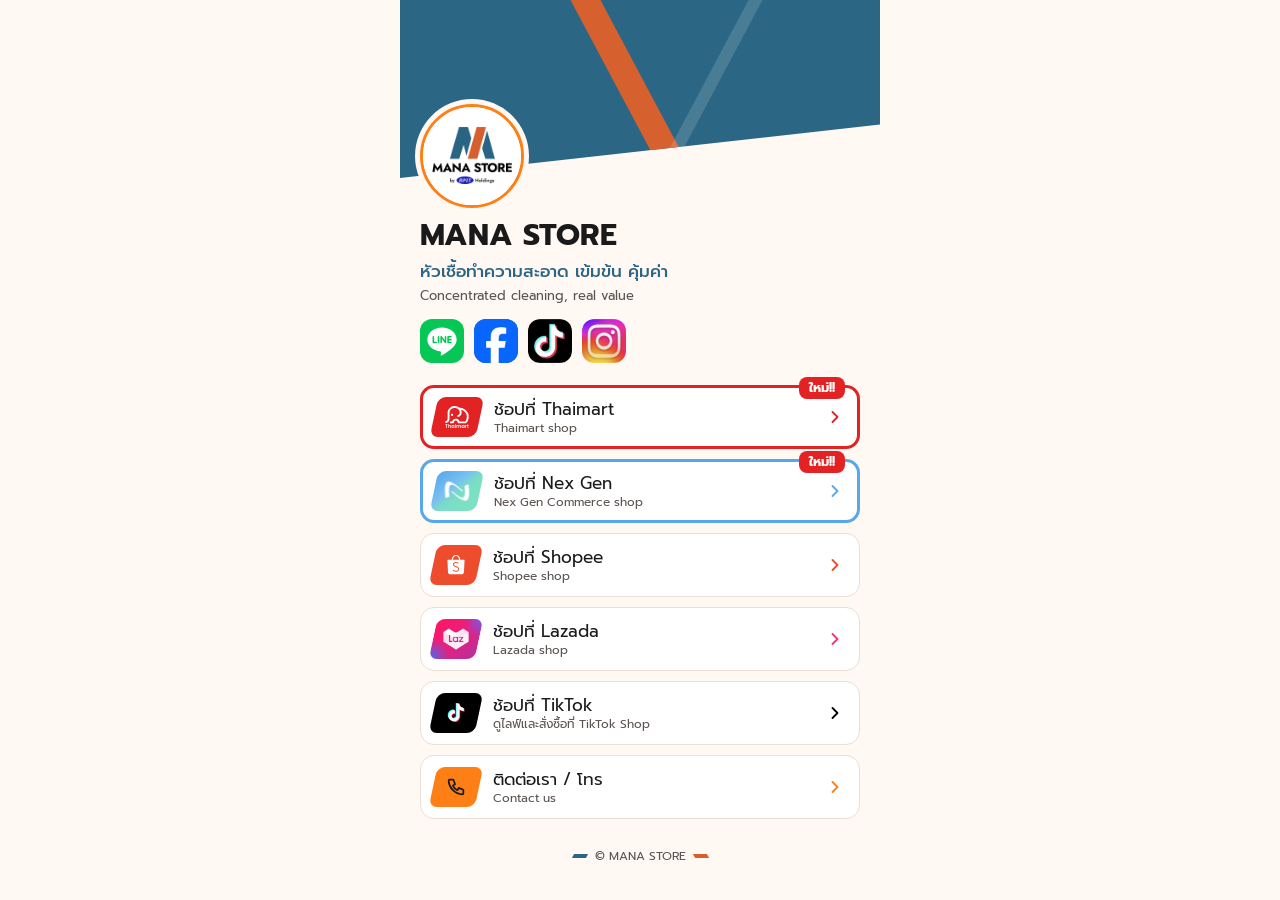
==== index.html @ 271d1dcb "Add Google Analytics visit and button-click tracking Loads GA4 (G-F92222KFC5) on the live github.io " ====
<!doctype html>
<html lang="th">
<head>
  <meta charset="utf-8">
  <meta name="viewport" content="width=device-width, initial-scale=1, viewport-fit=cover">
  <title>MANA STORE</title>
  <meta name="theme-color" content="#2B6684">
  <link rel="preconnect" href="https://fonts.googleapis.com">
  <link rel="preconnect" href="https://fonts.gstatic.com" crossorigin>
  <link rel="stylesheet" href="https://fonts.googleapis.com/css2?family=Kanit:wght@400;500;700&family=Prompt:wght@400;500;700&display=swap">
  <link rel="stylesheet" href="style.css">
  <script>
    // Google Analytics 4: counts visits and button clicks on the live site only,
    // so local tests and the Editor preview do not add to the numbers.
    const GA_ID = 'G-F92222KFC5';
    window.dataLayer = window.dataLayer || [];
    function gtag() { dataLayer.push(arguments); }
    if (/\.github\.io$/i.test(location.hostname)) {
      const s = document.createElement('script');
      s.async = true;
      s.src = 'https://www.googletagmanager.com/gtag/js?id=' + GA_ID;
      document.head.appendChild(s);
      gtag('js', new Date());
      gtag('config', GA_ID);
    }
  </script>
</head>
<body>
  <div id="page"></div>
  <script src="render.js"></script>
  <script>
    // no-store so a new config.json shows at once after upload
    fetch('config.json', { cache: 'no-store' })
      .then(r => r.json())
      .then(cfg => {
        const name = renderPage(cfg, document.getElementById('page'));
        if (name) document.title = name;
        if (location.hash === '#contacts') document.querySelector('a[href="#contacts"]')?.click();
      })
      .catch(() => {
        document.getElementById('page').textContent = 'Cannot load config.json';
      });

    // One "link_click" event per tap, named by the button, so reports read
    // "ช้อปที่ Shopee" instead of a web address.
    document.addEventListener('click', e => {
      const a = e.target.closest('a');
      if (!a) return;
      let label = '';
      if (a.matches('.lp-link')) label = a.querySelector('.lp-label')?.textContent || '';
      else if (a.matches('.lp-social')) label = a.getAttribute('aria-label') || '';
      else if (a.matches('.lp-call')) label = 'โทร ' + (a.querySelector('.lp-call-name')?.textContent || a.href);
      else if (a.matches('.lp-promo-cta')) label = 'โปรโมชัน';
      else return;
      gtag('event', 'link_click', {
        link_label: label.trim(),
        link_url: a.getAttribute('href'),
        transport_type: 'beacon'
      });
    });
  </script>
</body>
</html>
---- style.css ----
/* MANA STORE Link Page, design 2c "Slant band".
   Colours and font come from config.json as CSS variables (set by render.js). */
* { box-sizing: border-box; }
html, body { margin: 0; min-height: 100%; }

#page {
  min-height: 100vh;
  background: var(--bg);
  color: #1A1A1A;
  font-family: var(--font);
}

.lp {
  position: relative;
  overflow: hidden;
  width: 100%;
  max-width: 480px;
  margin: 0 auto;
  display: flex;
  flex-direction: column;
}

/* 1. Header band */
.lp-band {
  position: relative;
  height: 178px;
  background: var(--secondary);
  clip-path: polygon(0 0, 100% 0, 100% 70%, 0 100%);
}
.lp-stripe { position: absolute; top: -20px; height: 230px; }
.lp-stripe-a { left: 46%; width: 30px; background: var(--accent); transform: skewX(28deg); }
.lp-stripe-b { left: 62%; width: 14px; background: #FFFFFF; opacity: .14; transform: skewX(-28deg); }

/* 2. Content */
.lp-body {
  position: relative;
  padding: 0 20px 28px;
  margin-top: -74px;
  display: flex;
  flex-direction: column;
  gap: 22px;
}

/* 3. Profile header */
.lp-header { display: flex; flex-direction: column; gap: 12px; }
.lp-logo {
  width: var(--logo-size); height: var(--logo-size);
  flex: none;
  border-radius: 50%;
  background: #FFFFFF;
  border: var(--logo-border-w) solid var(--logo-border);
  box-shadow: 0 0 0 5px var(--bg);
  overflow: hidden;
  display: flex; align-items: center; justify-content: center;
}
.lp-logo img { width: 100%; height: 100%; object-fit: contain; }
.lp-logo-fallback { font-size: calc(var(--logo-size) * .46); font-weight: 700; color: var(--secondary); }
.lp-text { display: flex; flex-direction: column; gap: 4px; }
.lp-name { margin: 0; font-size: 30px; line-height: 1.05; font-weight: 700; letter-spacing: .01em; }
.lp-tagline { margin: 4px 0 0; font-size: 17px; line-height: 1.4; font-weight: 500; color: var(--secondary); text-wrap: pretty; }
.lp-tagline-en { margin: 0; font-size: 13px; line-height: 1.4; color: #5C5450; }

.lp-socials { display: flex; gap: 10px; margin-top: 2px; }
.lp-social {
  width: 44px; height: 44px;
  border-radius: 12px;
  background: var(--secondary);
  color: var(--secondary-ink);
  display: flex; align-items: center; justify-content: center;
  transition: transform .08s;
}
.lp-social:active { transform: scale(.94); }

/* 4. Promo card */
.lp-promo {
  display: grid;
  grid-template-columns: minmax(0, 1fr) 128px;
  min-height: 150px;
  background: var(--primary);
  color: var(--primary-ink);
  border-radius: 18px;
  overflow: hidden;
}
.lp-promo-text { padding: 16px; display: flex; flex-direction: column; gap: 6px; align-items: flex-start; }
.lp-promo-tag {
  font-size: 12px; font-weight: 500;
  background: var(--primary-ink); color: var(--chip-text);
  padding: 3px 9px; border-radius: 6px;
  transform: skewX(-8deg);
}
.lp-promo-title { margin: 4px 0 0; font-size: 18px; font-weight: 700; line-height: 1.25; text-wrap: pretty; }
.lp-promo-body { margin: 0; font-size: 13px; line-height: 1.4; }
.lp-promo-cta {
  margin-top: auto;
  min-height: 40px; padding: 0 16px;
  border-radius: 10px;
  background: var(--primary-ink); color: var(--chip-text);
  font-size: 15px; font-weight: 500;
  display: flex; align-items: center;
  text-decoration: none;
}
.lp-promo-cta:active { transform: translateY(1px); }
.lp-promo-img { background: #F3E7DE; clip-path: polygon(28% 0, 100% 0, 100% 100%, 0 100%); }
.lp-promo-img img { width: 100%; height: 100%; object-fit: cover; display: block; }

/* 5. Link buttons */
.lp-links { display: flex; flex-direction: column; gap: 10px; }
.lp-link {
  --chip: var(--primary);
  --chip-ink: var(--primary-ink);
  min-height: 64px;
  border-radius: 14px;
  background: #FFFFFF;
  border: 1.5px solid #EADFD6;
  color: #1A1A1A;
  display: flex; align-items: center; gap: 14px;
  padding: 0 14px 0 12px;
  text-decoration: none;
  transition: transform .08s, background .08s;
}
.lp-link.is-secondary { --chip: var(--secondary); --chip-ink: var(--secondary-ink); }
.lp-link:active { transform: scale(.98); background: #FCEBE2; border-color: var(--primary); }
@media (hover: hover) { .lp-link:hover { background: #FEF5EF; } }

/* Buttons that have no link yet: same look, no press effect */
.no-link { cursor: default; -webkit-tap-highlight-color: transparent; }
.lp-link.no-link:active, .lp-link.no-link:hover { transform: none; background: #FFFFFF; border-color: #EADFD6; }
.lp-social.no-link:active, .lp-promo-cta.no-link:active { transform: none; }

/* New channel: thick border in the platform's colour (--new-color) and a red badge.
   The padding is 1.5px less on each side, so the content stays where it was. */
.lp-link.is-new {
  position: relative;
  border-width: 3px;
  padding: 0 12.5px 0 10.5px;
}
.lp-link.is-new, .lp-link.is-new:hover, .lp-link.is-new:active { border-color: var(--new-color, var(--chip)); }
.lp-new-badge {
  position: absolute;
  top: -11px; right: 12px;
  padding: 1px 10px;
  border-radius: 8px;
  background: #E32223;
  color: #FFFFFF;
  font-size: 13px;
  font-weight: 700;
  line-height: 1.5;
}

.lp-chip {
  width: 46px; height: 40px; flex: none;
  border-radius: 8px;
  background: var(--chip); color: var(--chip-ink);
  transform: skewX(-12deg);
  display: flex; align-items: center; justify-content: center;
}
.lp-chip svg { transform: skewX(12deg); }

/* Brand style. Slanted shop chips: brand colour in the chip shape, logo a little smaller.
   Square social tiles: the full app icon, because the tile already has the app-icon shape. */
.lp-chip.is-brand, .lp-social.is-brand { overflow: hidden; }
.lp-chip.is-brand svg { width: 32px; height: 32px; }
.lp-social.is-brand svg, .lp-social.is-app-image img { width: 100%; height: 100%; display: block; }
/* The Facebook "f" sits on the bottom edge, as in its app icon */
.lp-chip.brand-facebook { align-items: flex-end; }
.lp-chip.brand-facebook svg { width: 34px; height: 34px; }
.lp-labels { flex: 1; min-width: 0; display: flex; flex-direction: column; line-height: 1.25; }
.lp-label { font-size: 17px; font-weight: 400; }
.lp-sub { font-size: 12px; color: #5C5450; }
.lp-chevron { color: var(--chip); flex: none; }

/* 6. Footer */
.lp-footer {
  margin-top: 6px;
  display: flex; align-items: center; justify-content: center; gap: 8px;
  font-size: 12px; color: #5C5450;
}
.lp-dash { width: 14px; height: 4px; }
.lp-dash-a { background: var(--secondary); transform: skewX(-30deg); }
.lp-dash-b { background: var(--accent); transform: skewX(30deg); }

/* Focus */
.lp a:focus-visible, .lp-sheet a:focus-visible, .lp-sheet button:focus-visible {
  outline: 2px solid var(--secondary);
  outline-offset: 2px;
}

/* Contact pop-up (bottom sheet) */
.lp-overlay {
  position: fixed; inset: 0; z-index: 10;
  background: rgba(26, 26, 26, .5);
  display: flex; align-items: flex-end; justify-content: center;
  animation: lp-fade .15s ease-out;
}
.lp-overlay[hidden] { display: none; }
.lp-sheet {
  width: 100%; max-width: 480px;
  background: var(--bg);
  border-radius: 20px 20px 0 0;
  padding: 20px 20px calc(24px + env(safe-area-inset-bottom));
  font-family: var(--font);
  animation: lp-up .2s ease-out;
}
.lp-sheet-head { display: flex; align-items: center; justify-content: space-between; gap: 12px; }
.lp-sheet-title { margin: 0; font-size: 20px; font-weight: 700; color: #1A1A1A; }
.lp-sheet-close {
  width: 44px; height: 44px; flex: none;
  border: 0; border-radius: 12px;
  background: #F3E7DE; color: #1A1A1A;
  display: flex; align-items: center; justify-content: center;
  cursor: pointer;
}
.lp-sheet-hint { margin: 2px 0 16px; font-size: 13px; color: #5C5450; }
.lp-calls { display: flex; flex-direction: column; gap: 10px; }
.lp-call {
  min-height: 56px;
  border-radius: 999px;
  background: var(--secondary);
  color: var(--secondary-ink);
  display: flex; align-items: center; gap: 10px;
  padding: 0 20px 0 16px;
  font-size: 18px; font-weight: 500;
  text-decoration: none;
  transition: transform .08s;
}
.lp-call:active { transform: scale(.98); }
.lp-call-icon { color: var(--primary); display: flex; }
.lp-call-icon svg { fill: currentColor; }
.lp-call-num { letter-spacing: .01em; }
.lp-call-name { margin-left: auto; }

@keyframes lp-fade { from { opacity: 0; } }
@keyframes lp-up { from { transform: translateY(24px); opacity: 0; } }
@media (prefers-reduced-motion: reduce) {
  .lp-overlay, .lp-sheet { animation: none; }
}
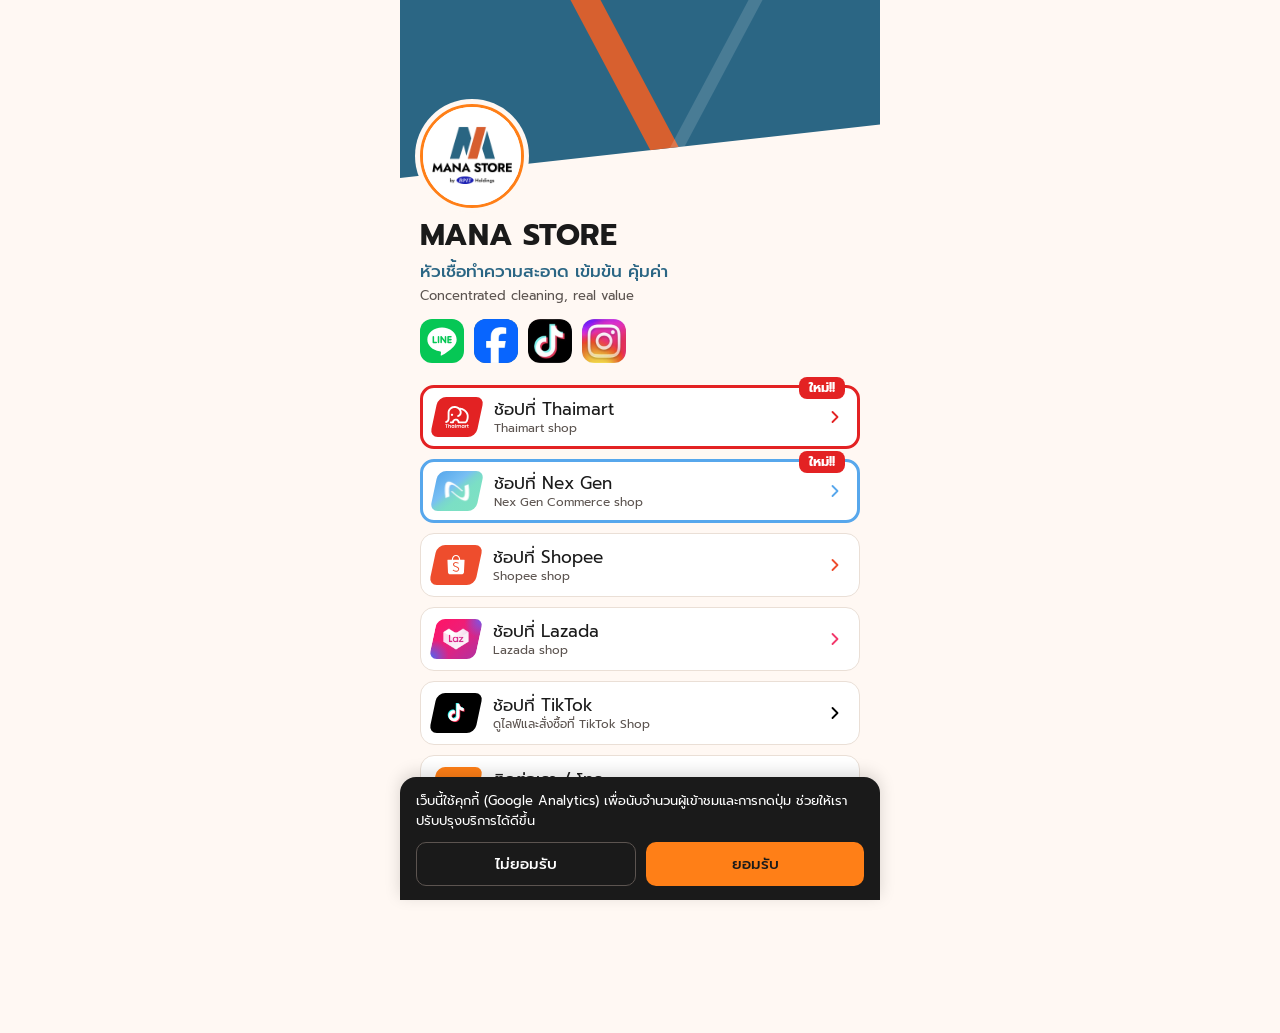
==== commit 71755cdb: "Add PDPA cookie consent bar for Google Analytics Analytics cookies stay off until the visitor taps "" ====
--- a/index.html
+++ b/index.html
@@ -15,6 +15,16 @@
     const GA_ID = 'G-F92222KFC5';
     window.dataLayer = window.dataLayer || [];
     function gtag() { dataLayer.push(arguments); }
+
+    // PDPA: no analytics cookies until the visitor accepts (Google Consent Mode).
+    // The choice is remembered in this browser: 'granted' or 'denied'.
+    const CONSENT_KEY = 'cookie-consent';
+    const consent = (() => { try { return localStorage.getItem(CONSENT_KEY); } catch { return null; } })();
+    gtag('consent', 'default', {
+      analytics_storage: consent === 'granted' ? 'granted' : 'denied',
+      ad_storage: 'denied', ad_user_data: 'denied', ad_personalization: 'denied'
+    });
+
     if (/\.github\.io$/i.test(location.hostname)) {
       const s = document.createElement('script');
       s.async = true;
@@ -27,6 +37,30 @@
 </head>
 <body>
   <div id="page"></div>
+  <div class="cookie-bar" id="cookie-bar" role="region" aria-label="การใช้คุกกี้" hidden>
+    <p>เว็บนี้ใช้คุกกี้ (Google Analytics) เพื่อนับจำนวนผู้เข้าชมและการกดปุ่ม ช่วยให้เราปรับปรุงบริการได้ดีขึ้น</p>
+    <div class="cookie-actions">
+      <button type="button" class="cookie-no" data-consent="denied">ไม่ยอมรับ</button>
+      <button type="button" class="cookie-yes" data-consent="granted">ยอมรับ</button>
+    </div>
+  </div>
+  <script>
+    // Show the cookie bar until the visitor chooses; then save the choice and hide it
+    (() => {
+      const bar = document.getElementById('cookie-bar');
+      if (consent) return;
+      bar.hidden = false;
+      document.body.classList.add('has-cookie-bar');
+      bar.addEventListener('click', e => {
+        const choice = e.target.closest('[data-consent]')?.dataset.consent;
+        if (!choice) return;
+        try { localStorage.setItem(CONSENT_KEY, choice); } catch {}
+        gtag('consent', 'update', { analytics_storage: choice });
+        bar.hidden = true;
+        document.body.classList.remove('has-cookie-bar');
+      });
+    })();
+  </script>
   <script src="render.js"></script>
   <script>
     // no-store so a new config.json shows at once after upload
--- a/style.css
+++ b/style.css
@@ -234,3 +234,34 @@
 @media (prefers-reduced-motion: reduce) {
   .lp-overlay, .lp-sheet { animation: none; }
 }
+
+/* Cookie bar (PDPA): fixed at the bottom until the visitor chooses.
+   It sits under the contact pop-up (z-index 10). */
+.cookie-bar {
+  position: fixed;
+  left: 50%; bottom: 0;
+  transform: translateX(-50%);
+  z-index: 9;
+  width: 100%; max-width: 480px;
+  padding: 14px 16px calc(14px + env(safe-area-inset-bottom));
+  background: #1A1A1A;
+  color: #FFFFFF;
+  font-family: 'Prompt', 'Kanit', sans-serif;
+  border-radius: 16px 16px 0 0;
+  box-shadow: 0 -4px 16px rgba(0, 0, 0, .15);
+}
+.cookie-bar[hidden] { display: none; }
+.cookie-bar p { margin: 0 0 12px; font-size: 13px; line-height: 1.5; }
+.cookie-actions { display: flex; gap: 10px; }
+.cookie-actions button {
+  flex: 1;
+  min-height: 44px;
+  border-radius: 10px;
+  font: inherit; font-size: 15px; font-weight: 500;
+  cursor: pointer;
+}
+.cookie-no { background: transparent; color: #FFFFFF; border: 1.5px solid #5C5450; }
+.cookie-yes { background: #FF7F17; color: #1A1A1A; border: 0; }
+.cookie-actions button:focus-visible { outline: 2px solid #FFFFFF; outline-offset: 2px; }
+/* Keep the footer visible above the bar */
+body.has-cookie-bar #page { padding-bottom: 140px; }
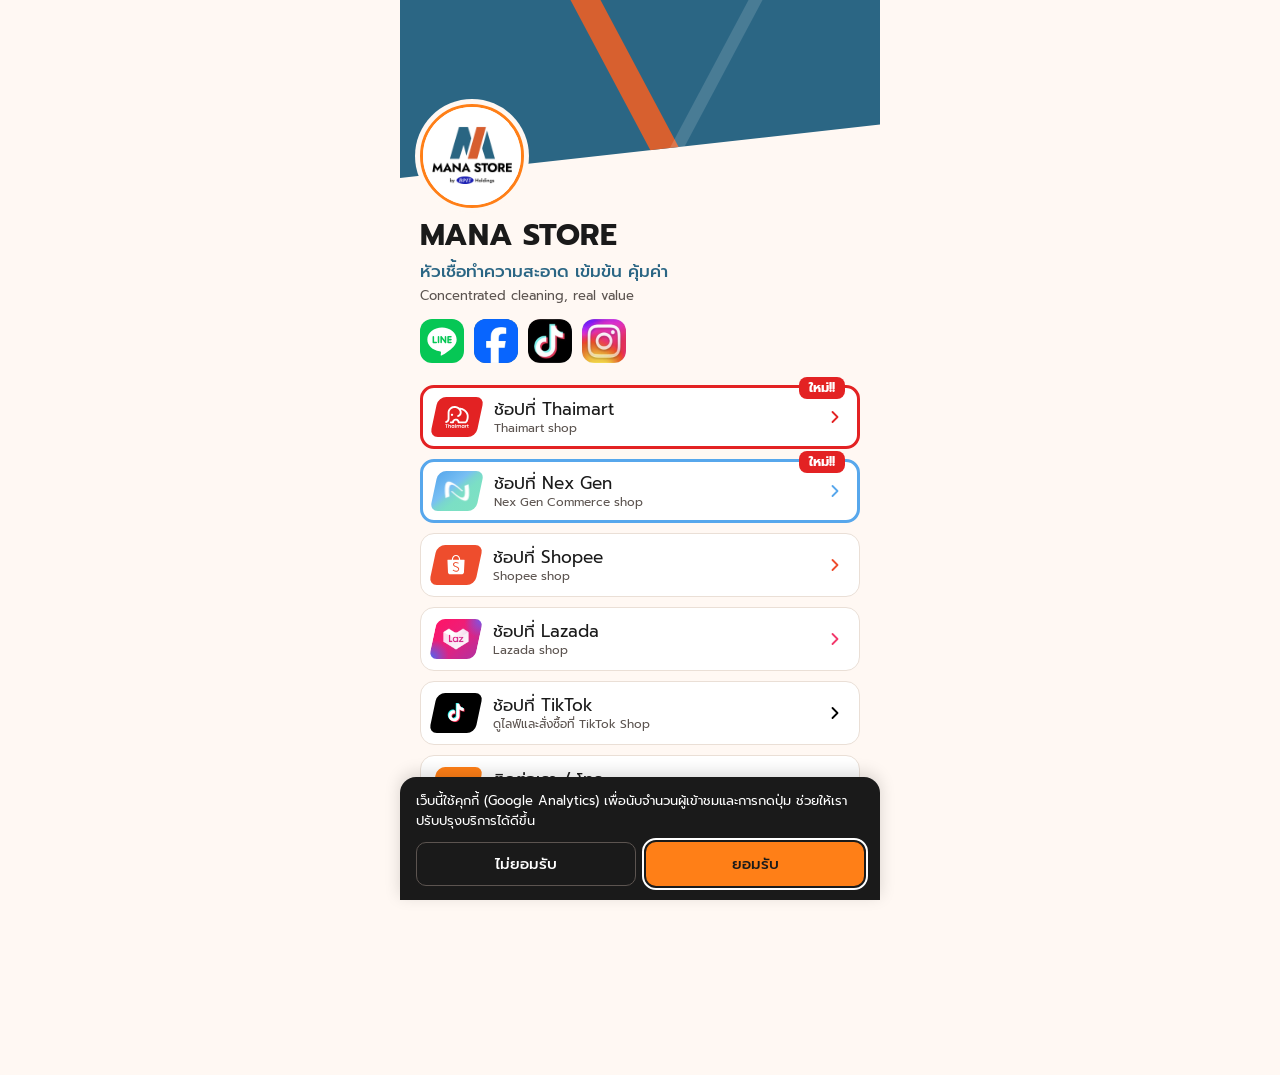
==== commit b9e611ee: "Add cookie settings link so visitors can change their choice A small "ตั้งค่าคุกกี้" link under the " ====
--- a/index.html
+++ b/index.html
@@ -45,21 +45,33 @@
     </div>
   </div>
   <script>
-    // Show the cookie bar until the visitor chooses; then save the choice and hide it
-    (() => {
-      const bar = document.getElementById('cookie-bar');
-      if (consent) return;
-      bar.hidden = false;
+    // Show the cookie bar until the visitor chooses; then save the choice and hide it.
+    // The "ตั้งค่าคุกกี้" link at the bottom of the page opens it again (see showCookieBar).
+    const cookieBar = document.getElementById('cookie-bar');
+    function showCookieBar() {
+      cookieBar.hidden = false;
       document.body.classList.add('has-cookie-bar');
-      bar.addEventListener('click', e => {
-        const choice = e.target.closest('[data-consent]')?.dataset.consent;
-        if (!choice) return;
-        try { localStorage.setItem(CONSENT_KEY, choice); } catch {}
-        gtag('consent', 'update', { analytics_storage: choice });
-        bar.hidden = true;
-        document.body.classList.remove('has-cookie-bar');
-      });
-    })();
+      cookieBar.querySelector('.cookie-yes').focus();
+    }
+    // Withdrawing consent also removes the Google Analytics cookies already saved
+    function deleteGaCookies() {
+      for (const c of document.cookie.split(';')) {
+        const name = c.split('=')[0].trim();
+        if (!name.startsWith('_ga')) continue;
+        for (const domain of ['', '; domain=' + location.hostname, '; domain=.' + location.hostname])
+          document.cookie = `${name}=; Max-Age=0; path=/${domain}`;
+      }
+    }
+    cookieBar.addEventListener('click', e => {
+      const choice = e.target.closest('[data-consent]')?.dataset.consent;
+      if (!choice) return;
+      try { localStorage.setItem(CONSENT_KEY, choice); } catch {}
+      gtag('consent', 'update', { analytics_storage: choice });
+      if (choice === 'denied') deleteGaCookies();
+      cookieBar.hidden = true;
+      document.body.classList.remove('has-cookie-bar');
+    });
+    if (!consent) showCookieBar();
   </script>
   <script src="render.js"></script>
   <script>
@@ -69,6 +81,13 @@
       .then(cfg => {
         const name = renderPage(cfg, document.getElementById('page'));
         if (name) document.title = name;
+        // Small "ตั้งค่าคุกกี้" link under the footer, so visitors can change their choice
+        const settings = document.createElement('button');
+        settings.type = 'button';
+        settings.className = 'cookie-settings';
+        settings.textContent = 'ตั้งค่าคุกกี้';
+        settings.addEventListener('click', showCookieBar);
+        document.querySelector('.lp-footer')?.after(settings);
         if (location.hash === '#contacts') document.querySelector('a[href="#contacts"]')?.click();
       })
       .catch(() => {
--- a/style.css
+++ b/style.css
@@ -265,3 +265,15 @@
 .cookie-actions button:focus-visible { outline: 2px solid #FFFFFF; outline-offset: 2px; }
 /* Keep the footer visible above the bar */
 body.has-cookie-bar #page { padding-bottom: 140px; }
+/* "ตั้งค่าคุกกี้" link under the footer: opens the cookie bar again */
+.cookie-settings {
+  align-self: center;
+  margin-top: -14px;
+  padding: 8px 12px;
+  background: none; border: 0;
+  color: #5C5450;
+  font: inherit; font-size: 12px;
+  text-decoration: underline;
+  cursor: pointer;
+}
+.cookie-settings:focus-visible { outline: 2px solid var(--secondary); outline-offset: 2px; border-radius: 6px; }
